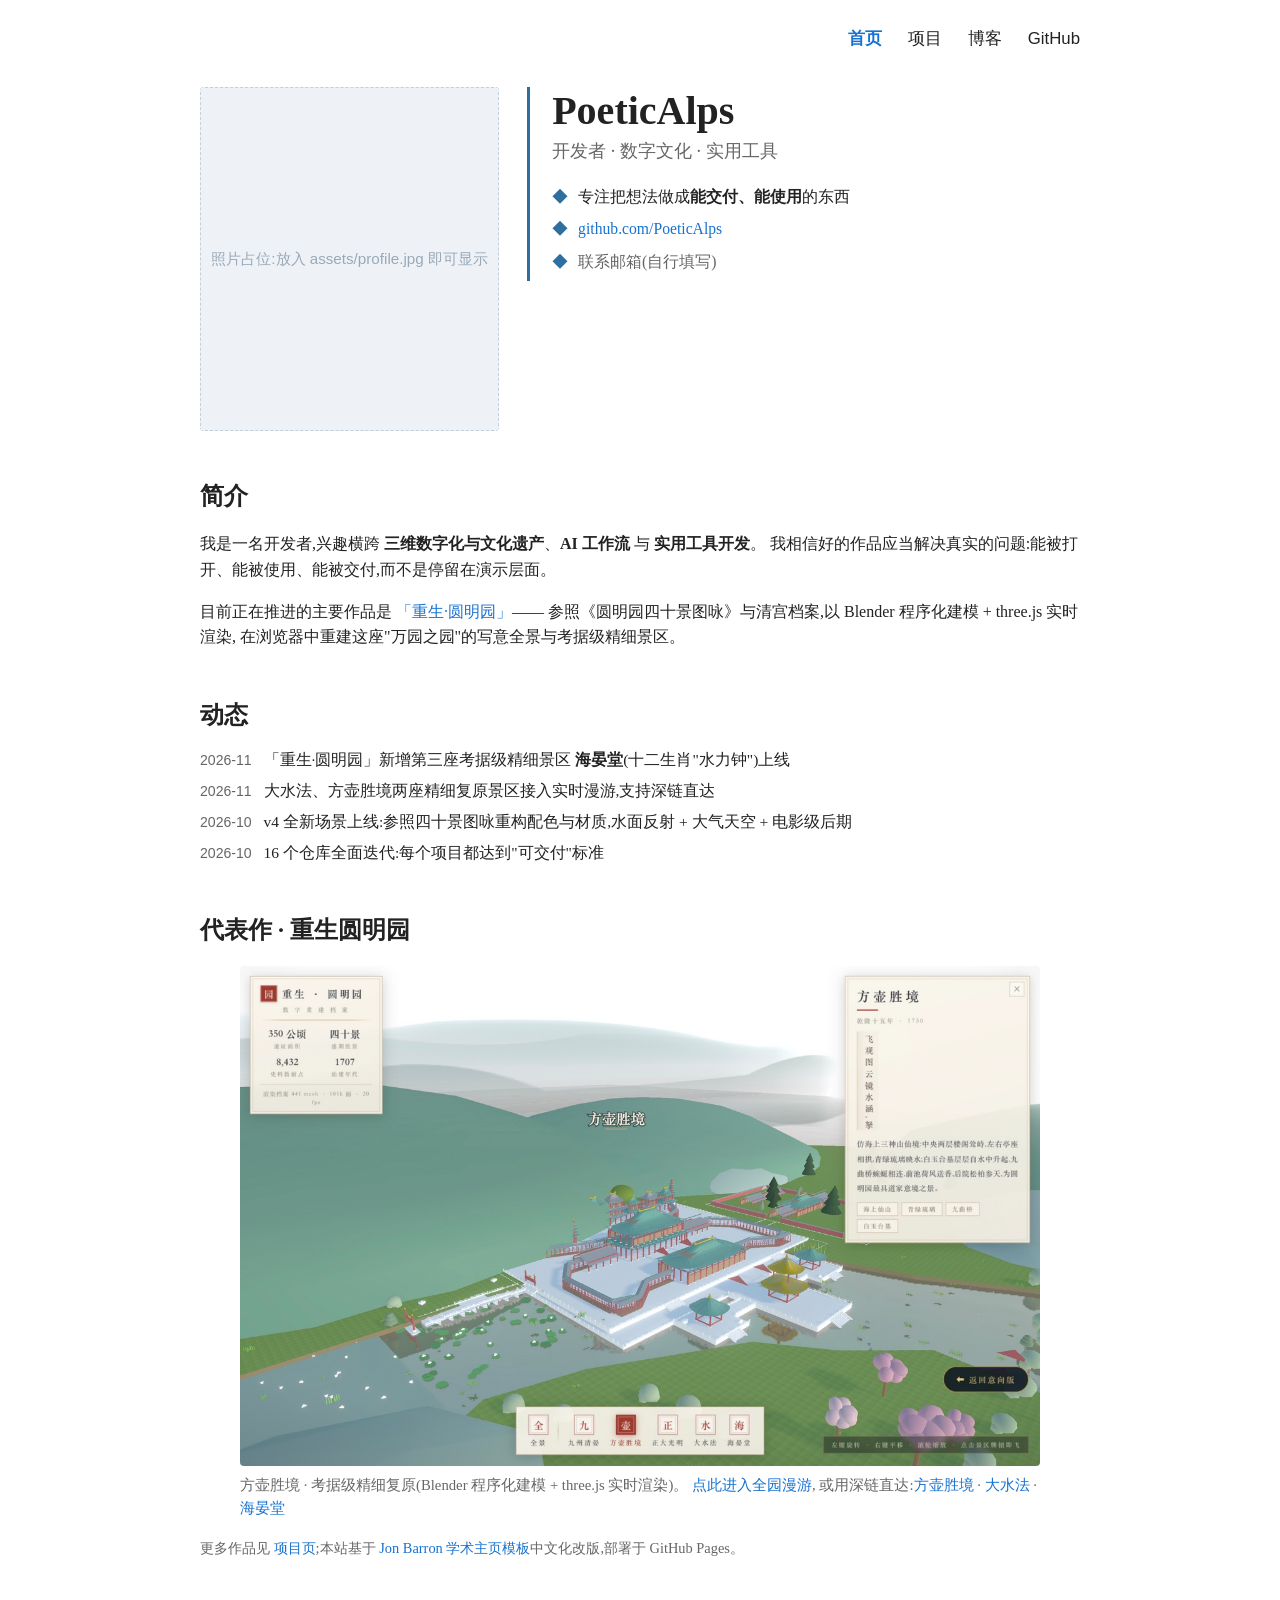
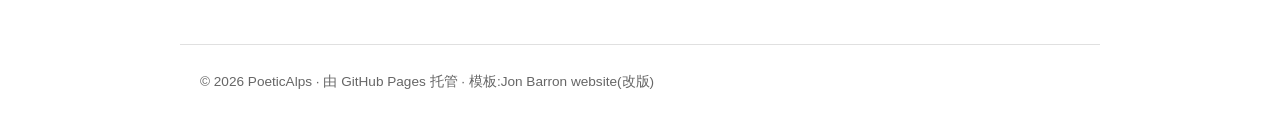
==== index.html @ ad8b8c00 "init: 个人主页——首页/项目/博客(Jon Barron 模板中文化改版),重点作品:重生·圆明园 3D 数字复原" ====
<!DOCTYPE html>
<html lang="zh-CN">
<head>
<meta charset="UTF-8">
<meta name="viewport" content="width=device-width, initial-scale=1.0">
<title>PoeticAlps — 个人主页</title>
<link rel="stylesheet" href="css/main.css">
</head>
<body>
<nav>
  <a class="current" href="index.html">首页</a>
  <a href="projects.html">项目</a>
  <a href="blog.html">博客</a>
  <a href="https://github.com/PoeticAlps" target="_blank" rel="noopener">GitHub</a>
</nav>

<main>
  <div class="profile">
    <div class="photo">
      <!-- 将 assets/profile.jpg 放入后自动替换占位符 -->
      <img src="assets/profile.jpg" alt="个人照片"
           onerror="this.outerHTML='<div class=&quot;photo-placeholder&quot;>照片占位:放入 assets/profile.jpg 即可显示</div>'">
    </div>
    <div class="info">
      <div class="name-zh">PoeticAlps</div>
      <div class="name-en">开发者 · 数字文化 · 实用工具</div>
      <ul class="contact">
        <li><span class="ico">◆</span> 专注把想法做成<b>能交付、能使用</b>的东西</li>
        <li><span class="ico">◆</span> <a href="https://github.com/PoeticAlps" target="_blank" rel="noopener">github.com/PoeticAlps</a></li>
        <li><span class="ico">◆</span> <span class="muted">联系邮箱(自行填写)</span></li>
      </ul>
    </div>
  </div>

  <h2 class="section">简介</h2>
  <p>
    我是一名开发者,兴趣横跨 <b>三维数字化与文化遗产</b>、<b>AI 工作流</b> 与 <b>实用工具开发</b>。
    我相信好的作品应当解决真实的问题:能被打开、能被使用、能被交付,而不是停留在演示层面。
  </p>
  <p>
    目前正在推进的主要作品是 <a href="projects.html">「重生·圆明园」</a>——
    参照《圆明园四十景图咏》与清宫档案,以 Blender 程序化建模 + three.js 实时渲染,
    在浏览器中重建这座"万园之园"的写意全景与考据级精细景区。
  </p>

  <h2 class="section">动态</h2>
  <ul class="news">
    <li><span class="date">2026-11</span> 「重生·圆明园」新增第三座考据级精细景区 <b>海晏堂</b>(十二生肖"水力钟")上线</li>
    <li><span class="date">2026-11</span> 大水法、方壶胜境两座精细复原景区接入实时漫游,支持深链直达</li>
    <li><span class="date">2026-10</span> v4 全新场景上线:参照四十景图咏重构配色与材质,水面反射 + 大气天空 + 电影级后期</li>
    <li><span class="date">2026-10</span> 16 个仓库全面迭代:每个项目都达到"可交付"标准</li>
  </ul>

  <h2 class="section">代表作 · 重生圆明园</h2>
  <figure class="hero">
    <a href="https://poeticalps.github.io/--3d/v4/index.html?scene=haiyantang&fine=1" target="_blank" rel="noopener">
      <img src="assets/fangpu-fine.jpg" alt="重生·圆明园 方壶胜境精细复原">
    </a>
    <figcaption>
      方壶胜境 · 考据级精细复原(Blender 程序化建模 + three.js 实时渲染)。
      <a href="https://poeticalps.github.io/--3d/v4/index.html" target="_blank" rel="noopener">点此进入全园漫游</a>,
      或用深链直达:<a href="https://poeticalps.github.io/--3d/v4/index.html?scene=fangpu&fine=1" target="_blank" rel="noopener">方壶胜境</a> ·
      <a href="https://poeticalps.github.io/--3d/v4/index.html?scene=dashuifa&fine=1" target="_blank" rel="noopener">大水法</a> ·
      <a href="https://poeticalps.github.io/--3d/v4/index.html?scene=haiyantang&fine=1" target="_blank" rel="noopener">海晏堂</a>
    </figcaption>
  </figure>

  <p class="small muted">
    更多作品见 <a href="projects.html">项目页</a>;本站基于
    <a href="https://github.com/jonbarron/website" target="_blank" rel="noopener">Jon Barron 学术主页模板</a>中文化改版,部署于 GitHub Pages。
  </p>
</main>

<footer>
  © 2026 PoeticAlps · 由 GitHub Pages 托管 · 模板:Jon Barron website(改版)
</footer>
</body>
</html>
---- css/main.css ----
/* PoeticAlps.github.io — 基于 Jon Barron 学术主页模板风格的中文化改版 */
:root {
  --text: #222;
  --muted: #666;
  --link: #1772d0;
  --accent: #2f6f9f;
  --border: #e0e0e0;
}
* { box-sizing: border-box; }
html { font-size: 16px; }
body {
  margin: 0;
  font-family: "Source Serif 4", "Source Serif Pro", Georgia, "Songti SC", "SimSun", serif;
  color: var(--text);
  background: #fff;
  line-height: 1.6;
}
a { color: var(--link); text-decoration: none; }
a:hover { text-decoration: underline; }

/* 顶部导航 */
nav {
  max-width: 920px; margin: 0 auto; padding: 26px 20px 0;
  display: flex; justify-content: flex-end; gap: 26px;
  font-family: -apple-system, "PingFang SC", sans-serif; font-size: 1.05rem;
}
nav a { color: var(--text); }
nav a.current { color: var(--link); font-weight: 600; }

main { max-width: 920px; margin: 0 auto; padding: 34px 20px 70px; }

/* 个人信息区(Jon Barron 版式:左图右文,竖线) */
.profile { display: flex; gap: 28px; align-items: flex-start; }
.profile .photo {
  flex: 0 0 34%; max-width: 340px;
  border-radius: 4px; overflow: hidden;
}
.profile .photo img { width: 100%; display: block; }
.photo-placeholder {
  aspect-ratio: 4/4.6; background: #eef2f6; border: 1px dashed #c3cfda;
  display: flex; align-items: center; justify-content: center;
  color: #9aa9b8; font-size: .95rem;
  font-family: -apple-system, "PingFang SC", sans-serif;
}
.profile .info { flex: 1; border-left: 3px solid var(--accent); padding-left: 22px; }
.profile .name-zh { font-size: 2.5rem; font-weight: 700; line-height: 1.2; }
.profile .name-en { font-size: 1.15rem; color: var(--muted); margin-top: 2px; }
.contact { list-style: none; margin: 18px 0 0; padding: 0; }
.contact li { margin: 7px 0; font-size: .98rem; }
.contact .ico { display: inline-block; width: 22px; color: var(--accent); }

h2.section {
  font-size: 1.5rem; margin: 46px 0 14px;
  font-weight: 700;
}
.muted { color: var(--muted); }
.small { font-size: .9rem; }

/* News 时间线 */
.news { list-style: none; padding: 0; margin: 0; font-size: .97rem; }
.news li { margin: 6px 0; }
.news .date { color: var(--muted); font-family: -apple-system, sans-serif; font-size: .88rem; margin-right: 8px; }

/* 大图与说明 */
.hero img { width: 100%; display: block; border-radius: 4px; }
.hero figcaption { font-size: .92rem; color: var(--muted); margin-top: 8px; }

/* 项目卡片 */
.proj {
  display: flex; gap: 20px; margin: 26px 0;
  border: 1px solid var(--border); border-radius: 8px; padding: 18px;
}
.proj .thumb { flex: 0 0 300px; }
.proj .thumb img { width: 100%; border-radius: 4px; display: block; }
.proj .body h3 { margin: 0 0 6px; font-size: 1.25rem; }
.proj .body p { margin: 6px 0; font-size: .97rem; }
.proj .links a { margin-right: 14px; }
.tags { font-family: -apple-system, "PingFang SC", sans-serif; font-size: .8rem; color: var(--muted); }

footer {
  max-width: 920px; margin: 0 auto; padding: 26px 20px 46px;
  color: var(--muted); font-size: .85rem;
  border-top: 1px solid var(--border);
  font-family: -apple-system, "PingFang SC", sans-serif;
}

@media (max-width: 760px) {
  .profile { flex-direction: column; }
  .profile .photo { max-width: 70%; }
  .proj { flex-direction: column; }
  .proj .thumb { flex: none; }
  nav { justify-content: center; }
}
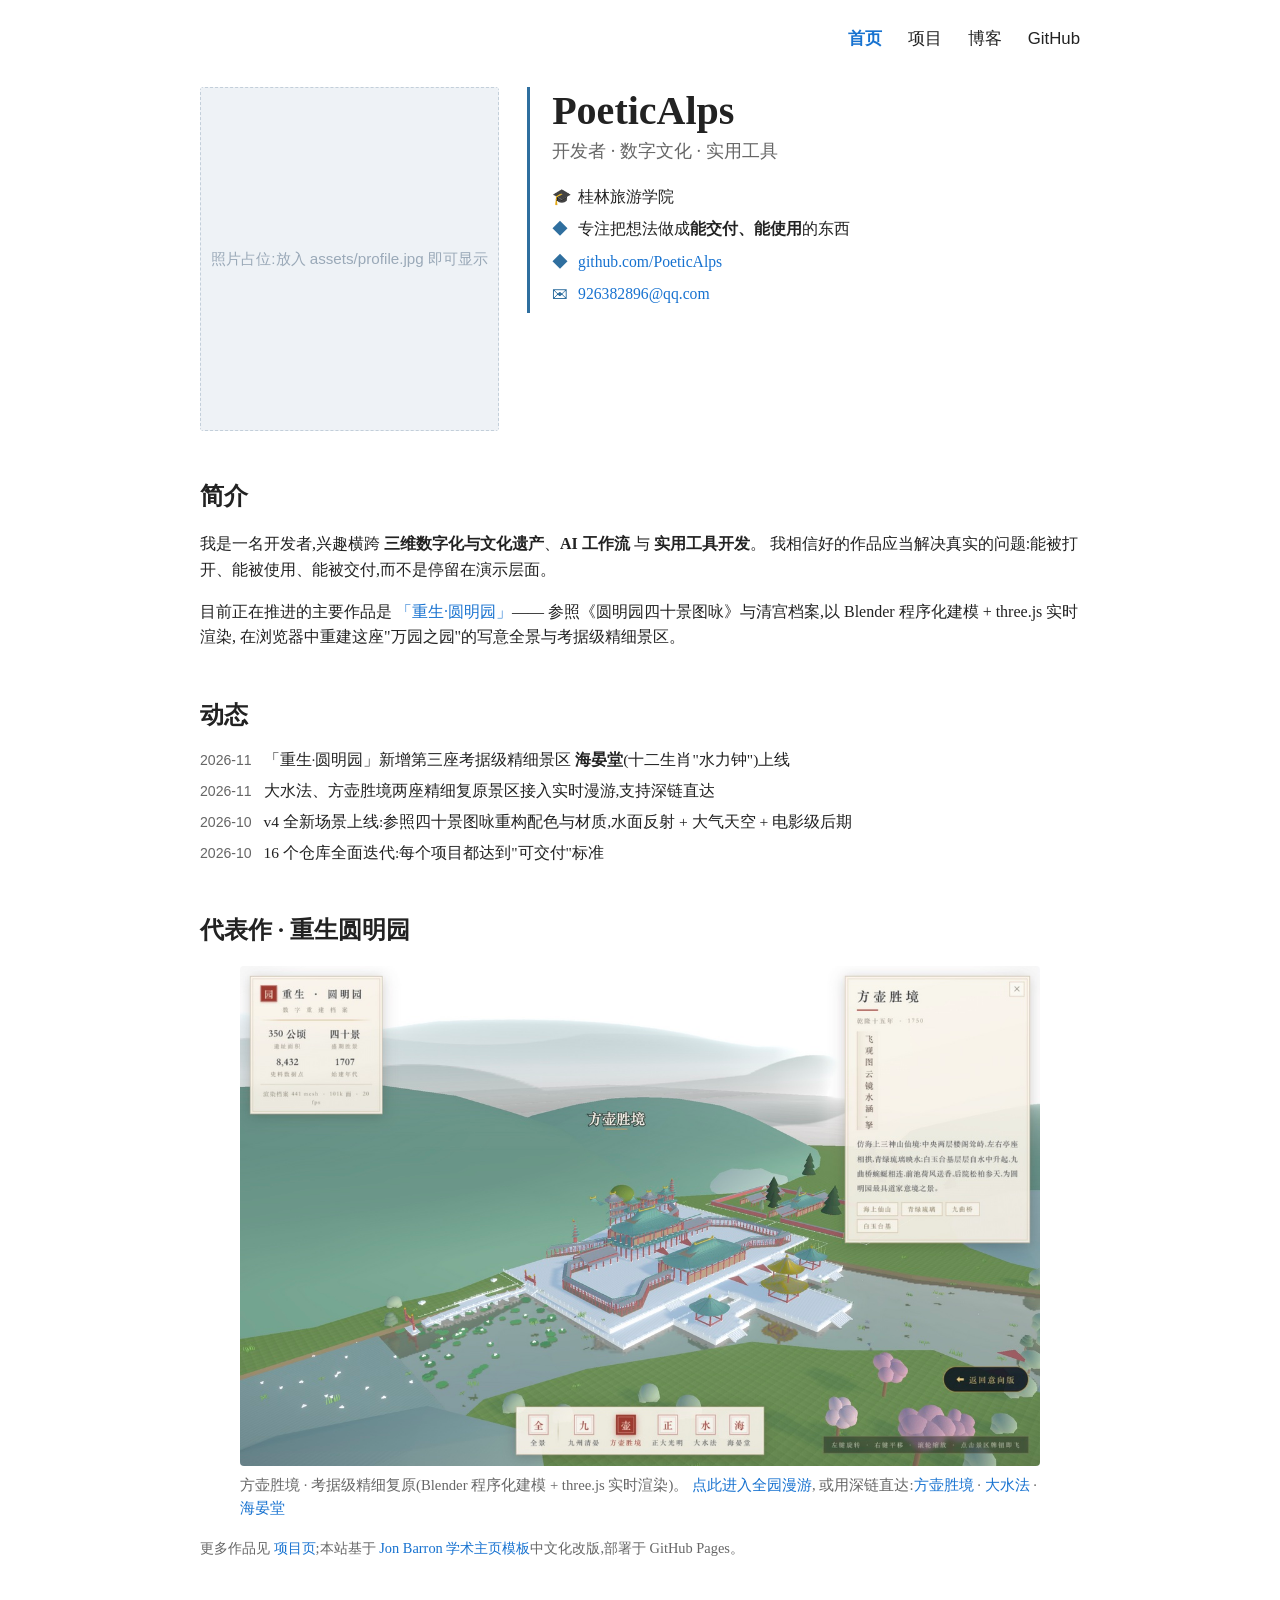
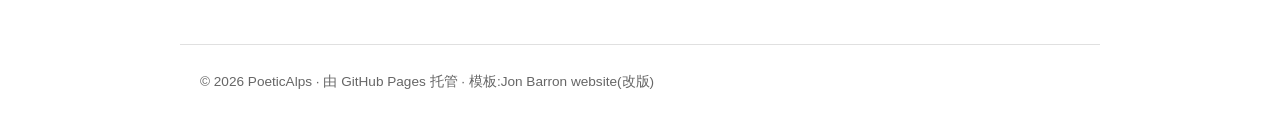
==== commit 04ff67f3: "profile: 补充学校与联系方式" ====
--- a/index.html
+++ b/index.html
@@ -25,9 +25,10 @@
       <div class="name-zh">PoeticAlps</div>
       <div class="name-en">开发者 · 数字文化 · 实用工具</div>
       <ul class="contact">
+        <li><span class="ico">🎓</span> 桂林旅游学院</li>
         <li><span class="ico">◆</span> 专注把想法做成<b>能交付、能使用</b>的东西</li>
         <li><span class="ico">◆</span> <a href="https://github.com/PoeticAlps" target="_blank" rel="noopener">github.com/PoeticAlps</a></li>
-        <li><span class="ico">◆</span> <span class="muted">联系邮箱(自行填写)</span></li>
+        <li><span class="ico">✉</span> <a href="mailto:926382896@qq.com">926382896@qq.com</a></li>
       </ul>
     </div>
   </div>
